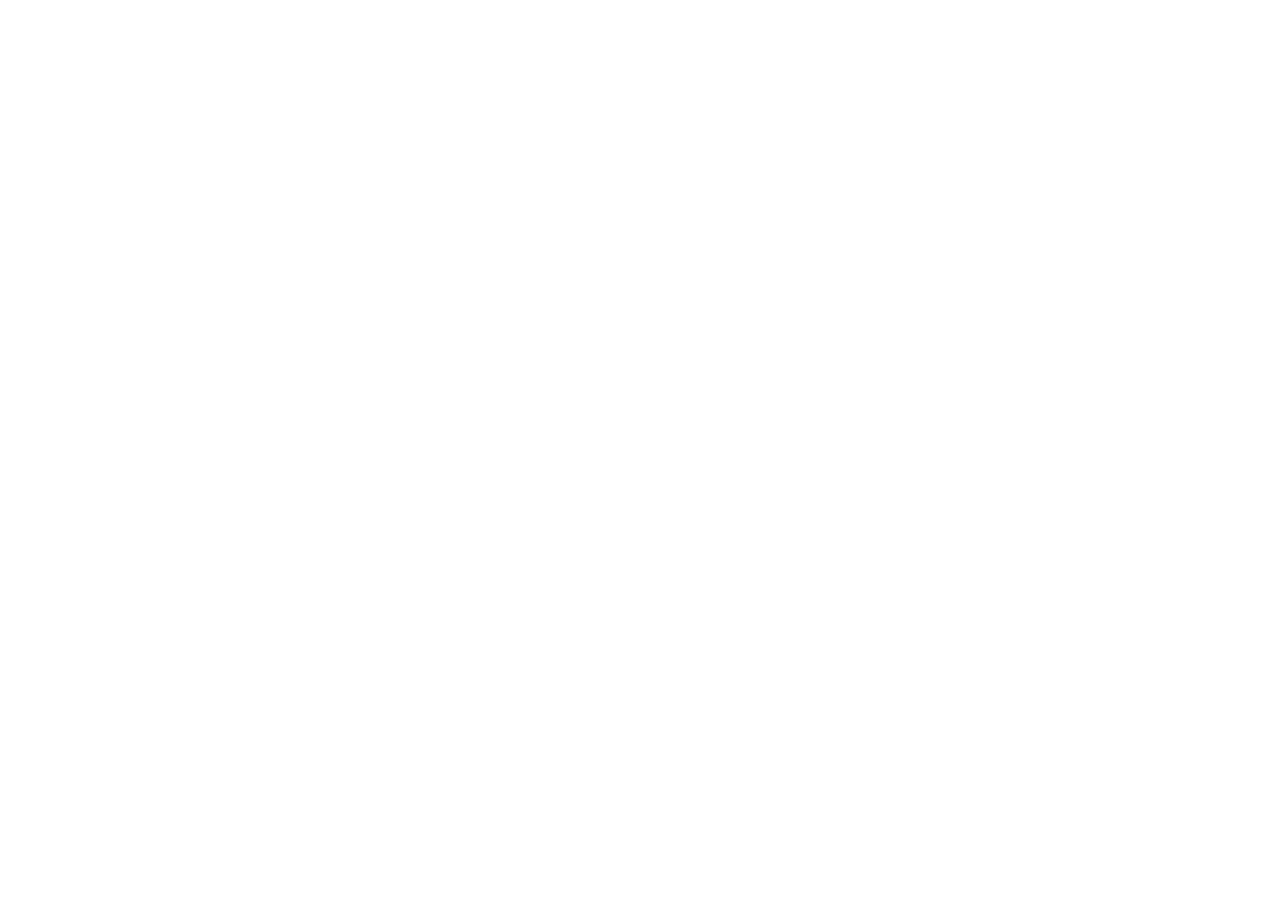
==== Personal Portfolio Webpage (ex. №5)/index.html @ afa3b5e4 "Starting proj #5" ====
<!DOCTYPE html>
<html lang="en">
<head>
  <meta charset="UTF-8">
  <meta http-equiv="X-UA-Compatible" content="IE=edge">
  <meta name="viewport" content="width=device-width, initial-scale=1.0">
  <link rel="stylesheet" href="style.css">
  <title>Personal Portfolio Webpage</title>
</head>
<body>
  
</body>
</html>
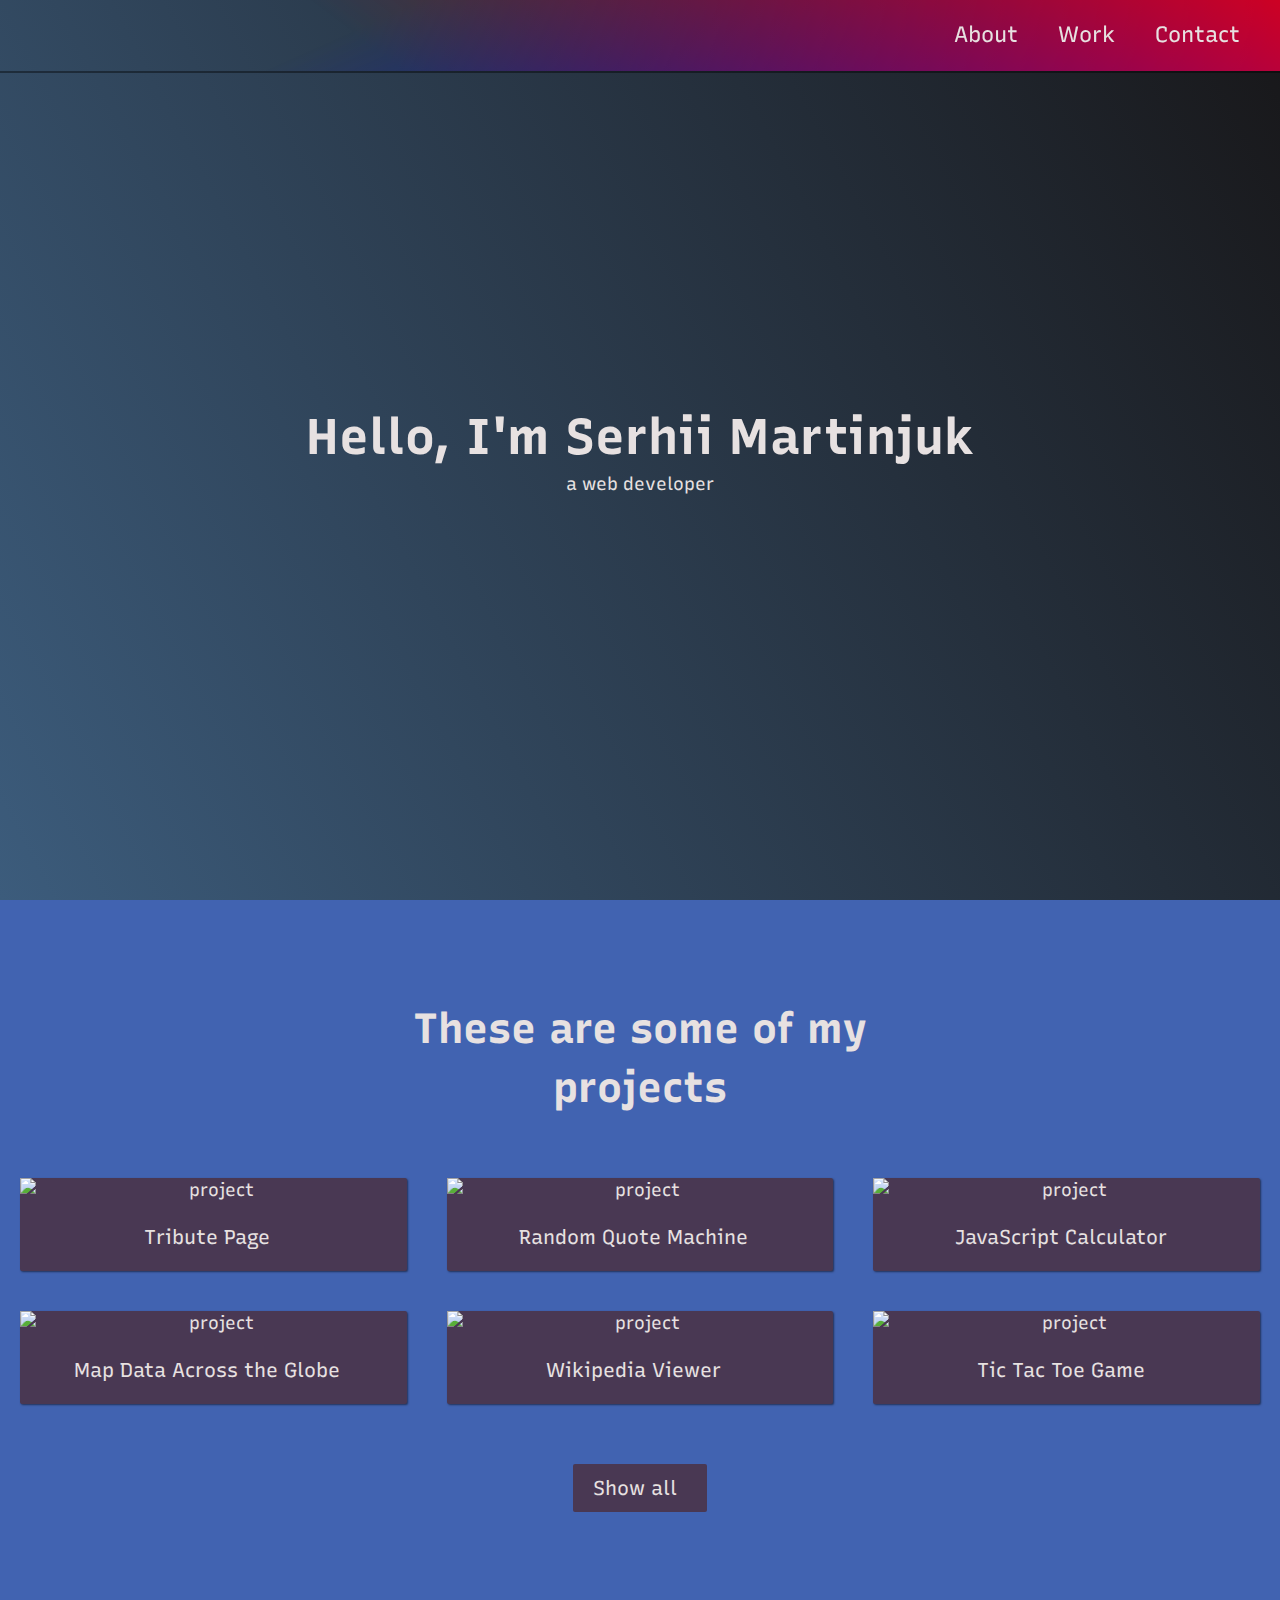
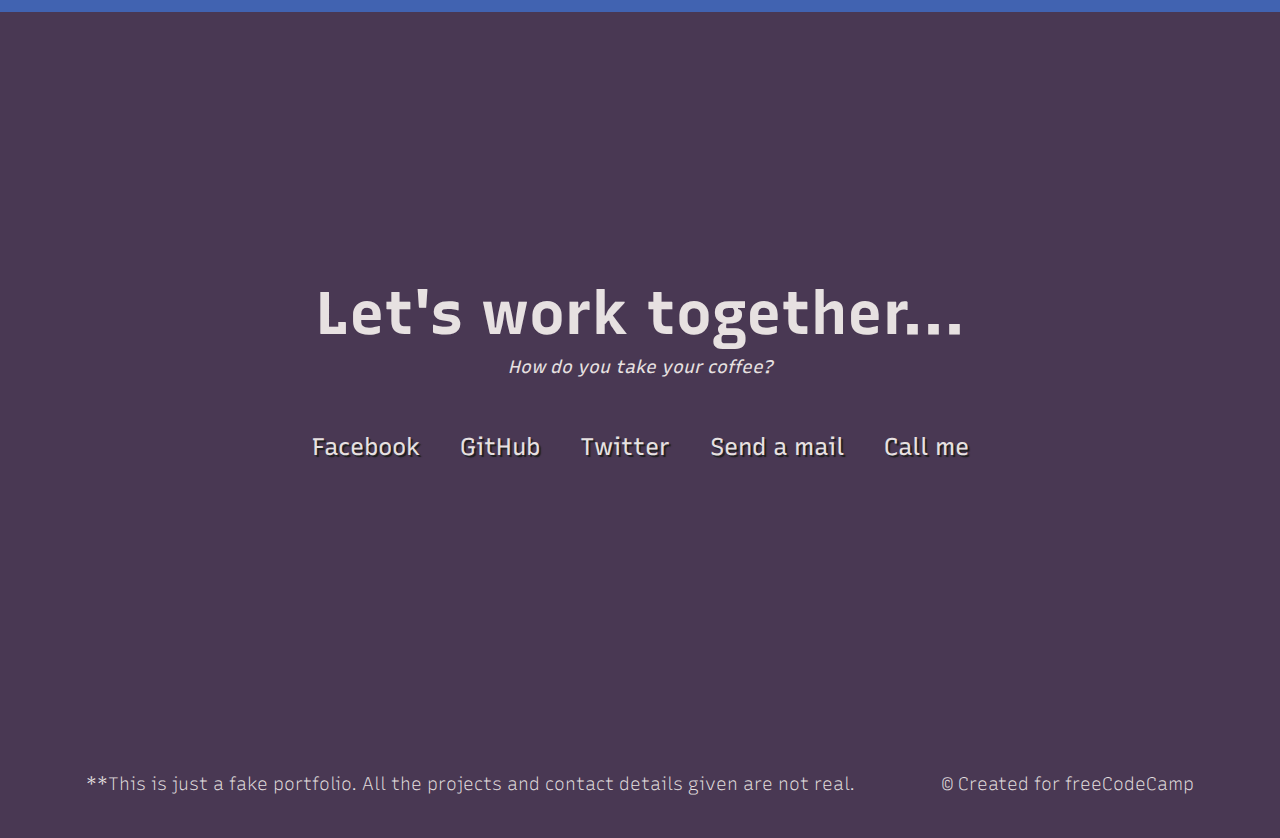
==== commit c0c748b1: "Saving progress1" ====
--- a/Personal Portfolio Webpage (ex. №5)/index.html
+++ b/Personal Portfolio Webpage (ex. №5)/index.html
@@ -8,6 +8,207 @@
   <title>Personal Portfolio Webpage</title>
 </head>
 <body>
+  <link
+  rel="stylesheet"
+  href="https://use.fontawesome.com/releases/v5.8.2/css/all.css"
+  integrity="sha384-oS3vJWv+0UjzBfQzYUhtDYW+Pj2yciDJxpsK1OYPAYjqT085Qq/1cq5FLXAZQ7Ay"
+  crossorigin="anonymous"/>
+
+<nav id="navbar" class="nav">
+  <ul class="nav-list">
+    <li>
+      <a href="#welcome-section">About</a>
+    </li>
+    <li>
+      <a href="#projects">Work</a>
+    </li>
+    <li>
+      <a href="#contact">Contact</a>
+    </li>
+  </ul>
+</nav>
+
+<section id="welcome-section" class="welcome-section">
+  <video autoplay muted loop id="myVideo">
+    <source src="https://static.videezy.com/system/resources/previews/000/008/185/original/4k0055.mp4" type="video/mp4">
+  </video>
+  <div class="hello-starter">
+  <h1>Hello, I'm Serhii Martinjuk</h1>
+  <p>a web developer</p>
+  </div>
+</section>
+
+<!-- END WELCOME SECTION -->
+
+<!-- START PROJECTS SECTION -->
+
+<section id="projects" class="projects-section">
+  <h2 class="projects-section-header">These are some of my projects</h2>
+
+  <div class="projects-grid">
+    <a
+      href="https://codepen.io/freeCodeCamp/full/zNqgVx"
+      target="_blank"
+      class="project project-tile"
+    >
+      <img
+        class="project-image"
+        src="https://raw.githubusercontent.com/freeCodeCamp/cdn/master/build/testable-projects-fcc/images/tribute.jpg"
+        alt="project"
+      />
+      <p class="project-title">
+        <span class="code">&lt;</span>
+        Tribute Page
+        <span class="code">&#47;&gt;</span>
+      </p>
+    </a>
+    <a
+      href="https://codepen.io/freeCodeCamp/full/qRZeGZ"
+      target="_blank"
+      class="project project-tile"
+    >
+      <img
+        class="project-image"
+        src="https://raw.githubusercontent.com/freeCodeCamp/cdn/master/build/testable-projects-fcc/images/random-quote-machine.png"
+        alt="project"
+      />
+      <p class="project-title">
+        <span class="code">&lt;</span>
+        Random Quote Machine
+        <span class="code">&#47;&gt;</span>
+      </p>
+    </a>
+    <a
+      href="https://codepen.io/freeCodeCamp/full/wgGVVX"
+      target="_blank"
+      class="project project-tile"
+    >
+      <img
+        class="project-image"
+        src="https://raw.githubusercontent.com/freeCodeCamp/cdn/master/build/testable-projects-fcc/images/calc.png"
+        alt="project"
+      />
+      <p class="project-title">
+        <span class="code">&lt;</span>
+        JavaScript Calculator
+        <span class="code">&#47;&gt;</span>
+      </p>
+    </a>
+    <a
+      href="https://codepen.io/freeCodeCamp/full/mVEJag"
+      target="_blank"
+      class="project project-tile"
+    >
+      <img
+        class="project-image"
+        src="https://raw.githubusercontent.com/freeCodeCamp/cdn/master/build/testable-projects-fcc/images/map.jpg"
+        alt="project"
+      />
+      <p class="project-title">
+        <span class="code">&lt;</span>
+        Map Data Across the Globe
+        <span class="code">&#47;&gt;</span>
+      </p>
+    </a>
+    <a
+      href="https://codepen.io/freeCodeCamp/full/wGqEga"
+      target="_blank"
+      class="project project-tile"
+    >
+      <img
+        class="project-image"
+        src="https://raw.githubusercontent.com/freeCodeCamp/cdn/master/build/testable-projects-fcc/images/wiki.png"
+        alt="project"
+      />
+      <p class="project-title">
+        <span class="code">&lt;</span>
+        Wikipedia Viewer
+        <span class="code">&#47;&gt;</span>
+      </p>
+    </a>
+    <a
+      href="https://codepen.io/freeCodeCamp/full/KzXQgy"
+      target="_blank"
+      class="project project-tile"
+    >
+      <img
+        class="project-image"
+        src="https://raw.githubusercontent.com/freeCodeCamp/cdn/master/build/testable-projects-fcc/images/tic-tac-toe.png"
+        alt="project"
+      />
+      <p class="project-title">
+        <span class="code">&lt;</span>
+        Tic Tac Toe Game
+        <span class="code">&#47;&gt;</span>
+      </p>
+    </a>
+  </div>
+
+  <a
+    href="https://codepen.io/FreeCodeCamp/"
+    class="btn btn-show-all"
+    target="_blank"
+    >Show all<i class="fas fa-chevron-right"></i
+  ></a>
+</section>
+
+<!-- END PROJECTS SECTION -->
+
+<!-- START CONTACT SECTION -->
+
+<section id="contact" class="contact-section">
+  <div class="contact-section-header">
+    <h2>Let's work together...</h2>
+    <p>How do you take your coffee?</p>
+  </div>
+  <div class="contact-links">
+    <a
+      href="https://facebook.com/freecodecamp"
+      target="_blank"
+      class="btn contact-details"
+      ><i class="fab fa-facebook-square"></i> Facebook</a
+    >
+    <a
+      id="profile-link"
+      href="https://github.com/freecodecamp"
+      target="_blank"
+      class="btn contact-details"
+      ><i class="fab fa-github"></i> GitHub</a
+    >
+    <a
+      href="https://twitter.com/freecodecamp"
+      target="_blank"
+      class="btn contact-details"
+      ><i class="fab fa-twitter"></i> Twitter</a
+    >
+    <a href="mailto:example@example.com" class="btn contact-details"
+      ><i class="fas fa-at"></i> Send a mail</a
+    >
+    <a href="tel:555-555-5555" class="btn contact-details"
+      ><i class="fas fa-mobile-alt"></i> Call me</a
+    >
+  </div>
+</section>
+
+<!-- END CONTACT SECTION -->
+
+<!-- START FOOTER SECTION -->
+
+<footer>
+  <p>
+    **This is just a fake portfolio. All the projects and contact details given
+    are not real.
+  </p>
+  <p>
+    &copy; Created for
+    <a href="https://www.freecodecamp.com/" target="_blank"
+      >freeCodeCamp <i class="fab fa-free-code-camp"></i
+    ></a>
+  </p>
+</footer>
+
+<!-- END FOOTER SECTION -->
+
   
 </body>
 </html>--- a/Personal Portfolio Webpage (ex. №5)/style.css
+++ b/Personal Portfolio Webpage (ex. №5)/style.css
@@ -0,0 +1,329 @@
+@import url('https://fonts.googleapis.com/css2?family=Recursive:wght@500;700&display=swap');
+:root {
+  --main: #e7e1e1;
+  --blue: #4163b1;
+  --gray: #493853;
+}
+
+/* Base reset */
+* {
+  margin: 0;
+  padding: 0;
+}
+
+/* box-sizing and font sizing */
+*,
+*::before,
+*::after {
+  box-sizing: inherit;
+}
+
+html {
+  box-sizing: border-box;
+
+  /* Set font size for easy rem calculations
+   * default document font size = 16px, 1rem = 16px, 100% = 16px
+   * (100% / 16px) * 10 = 62.5%, 1rem = 10px, 62.5% = 10px
+  */
+  font-size: 62.5%;
+  scroll-behavior: smooth;
+}
+
+#myVideo {
+  position: relative;
+  right: 0;
+  bottom: 0;
+  width: 100%;
+  height: auto;
+  z-index:0;
+}
+
+/* 1200px / 16px = 75em */
+@media (max-width: 75em) {
+  html {
+    font-size: 60%;
+  }
+}
+
+/* 980px / 16px = 61.25em */
+@media (max-width: 61.25em) {
+  html {
+    font-size: 58%;
+  }
+}
+
+/* 460px / 16px = 28.75em */
+@media (max-width: 28.75em) {
+  html {
+    font-size: 55%;
+  }
+}
+
+body {
+  font-family: 'Recursive', sans-serif;
+  font-size: 1.8rem; 
+  font-weight: 400;
+  line-height: 1.4;
+  color: var(--main);
+}
+
+h1,
+h2 {
+  font-weight: 700;
+  text-align: center;
+}
+
+h1 {
+  font-size: 5rem;
+}
+
+h2 {
+  font-size: 4.2rem;
+}
+
+ul {
+  list-style: none;
+}
+
+a {
+  text-decoration: none;
+  color: var(--main-white);
+}
+
+img {
+  display: block;
+  width: 100%;
+}
+
+/* nav */
+
+.nav {
+  display: flex;
+  justify-content: flex-end;
+  position: fixed;
+  top: 0;
+  left: 0;
+  width: 100%;
+  background: linear-gradient(217deg, rgba(255,0,0,.8), rgba(255,0,0,0) 70.71%),
+              linear-gradient(336deg, rgba(0,0,255,.8), rgba(0,0,255,0) 70.71%);
+       
+  box-shadow: 0 2px 0 rgba(0, 0, 0, 0.4);
+  z-index: 10;
+}
+
+.nav-list {
+  display: flex;
+  margin-right: 2rem;
+}
+
+@media (max-width: 28.75em) {
+  .nav {
+    justify-content: center;
+  }
+
+  .nav-list {
+    margin: 0 1rem;
+  }
+}
+
+.nav-list a {
+  display: block;
+  font-size: 2.2rem;
+  padding: 2rem;
+}
+
+.nav-list a:hover {
+  background: var(--blue);
+}
+
+/* Welcome section */
+
+.welcome-section {
+  position: relative;
+  display: flex;
+  flex-direction: column;
+  justify-content: center;
+  align-items: center;
+  width: 100%;
+  height: 100vh;
+  background-color: #000;
+  background-image: linear-gradient(62deg, #3c5c7c 0%, #181719 100%);
+}
+.hello-starter {
+  position:absolute;
+  z-index:1;
+  text-align: center;
+}
+
+.welcome-section > p {
+  font-size: 3rem;
+  font-weight: 200;
+  font-style: italic;
+  color: var(--main-red);
+}
+
+/* Projects section */
+
+.projects-section {
+  text-align: center;
+  padding: 10rem 2rem;
+  background: var(--blue);
+}
+
+.projects-section-header {
+  max-width: 640px;
+  margin: 0 auto 6rem auto;
+  border-bottom: 0.2rem solid var(--main-white);
+}
+
+@media (max-width: 28.75em) {
+  .projects-section-header {
+    font-size: 4rem;
+  }
+}
+
+/* "Automagic" image grid using no media queries */
+.projects-grid {
+  display: grid;
+  grid-template-columns: repeat(auto-fit, minmax(320px, 1fr));
+  grid-gap: 4rem;
+  width: 100%;
+  max-width: 1280px;
+  margin: 0 auto;
+  margin-bottom: 6rem;
+}
+
+@media (max-width: 30.625em) {
+  .projects-section {
+    padding: 6rem 1rem;
+  }
+
+  .projects-grid {
+    grid-template-columns: 1fr;
+  }
+}
+
+.project {
+  background: var(--gray);
+  box-shadow: 1px 1px 2px rgba(0, 0, 0, 0.5);
+  border-radius: 2px;
+}
+
+.code {
+  color: var(--gray);
+  transition: color 0.3s ease-out;
+}
+
+.project:hover .code {
+  color: #412a22;
+}
+
+.project-image {
+  height: calc(100% - 6.8rem);
+  width: 100%;
+  object-fit: cover;
+}
+
+.project-title {
+  font-size: 2rem;
+  padding: 2rem 0.5rem;
+}
+
+.btn {
+  display: inline-block;
+  padding: 1rem 2rem;
+  border-radius: 2px;
+}
+
+.btn-show-all {
+  font-size: 2rem;
+  background: var(--gray);
+  transition: background 0.3s ease-out;
+}
+
+.btn-show-all:hover {
+  background: var(--main-red);
+}
+
+.btn-show-all:hover > i {
+  transform: translateX(2px);
+}
+
+.btn-show-all > i {
+  margin-left: 10px;
+  transform: translateX(0);
+  transition: transform 0.3s ease-out;
+}
+
+/* Contact section */
+
+.contact-section {
+  display: flex;
+  flex-direction: column;
+  justify-content: center;
+  align-items: center;
+  text-align: center;
+  width: 100%;
+  height: 80vh;
+  padding: 0 2rem;
+  background: var(--gray);
+}
+
+.contact-section-header > h2 {
+  font-size: 6rem;
+}
+
+@media (max-width: 28.75em) {
+  .contact-section-header > h2 {
+    font-size: 4rem;
+  }
+}
+
+.contact-section-header > p {
+  font-style: italic;
+}
+
+.contact-links {
+  display: flex;
+  justify-content: center;
+  width: 100%;
+  max-width: 980px;
+  margin-top: 4rem;
+  flex-wrap: wrap;
+}
+
+.contact-details {
+  font-size: 2.4rem;
+  text-shadow: 2px 2px 1px #1f1f1f;
+  transition: transform 0.3s ease-out;
+}
+
+.contact-details:hover {
+  transform: translateY(8px);
+}
+
+/* Footer */
+
+footer {
+  font-weight: 300;
+  display: flex;
+  justify-content: space-evenly;
+  padding: 2rem;
+  background: var(--gray);
+  border-top: 4px solid var(--main-red);
+}
+
+footer > p {
+  margin: 2rem;
+}
+
+footer i {
+  vertical-align: middle;
+}
+
+@media (max-width: 28.75em) {
+  footer {
+    flex-direction: column;
+    text-align: center;
+  }
+}
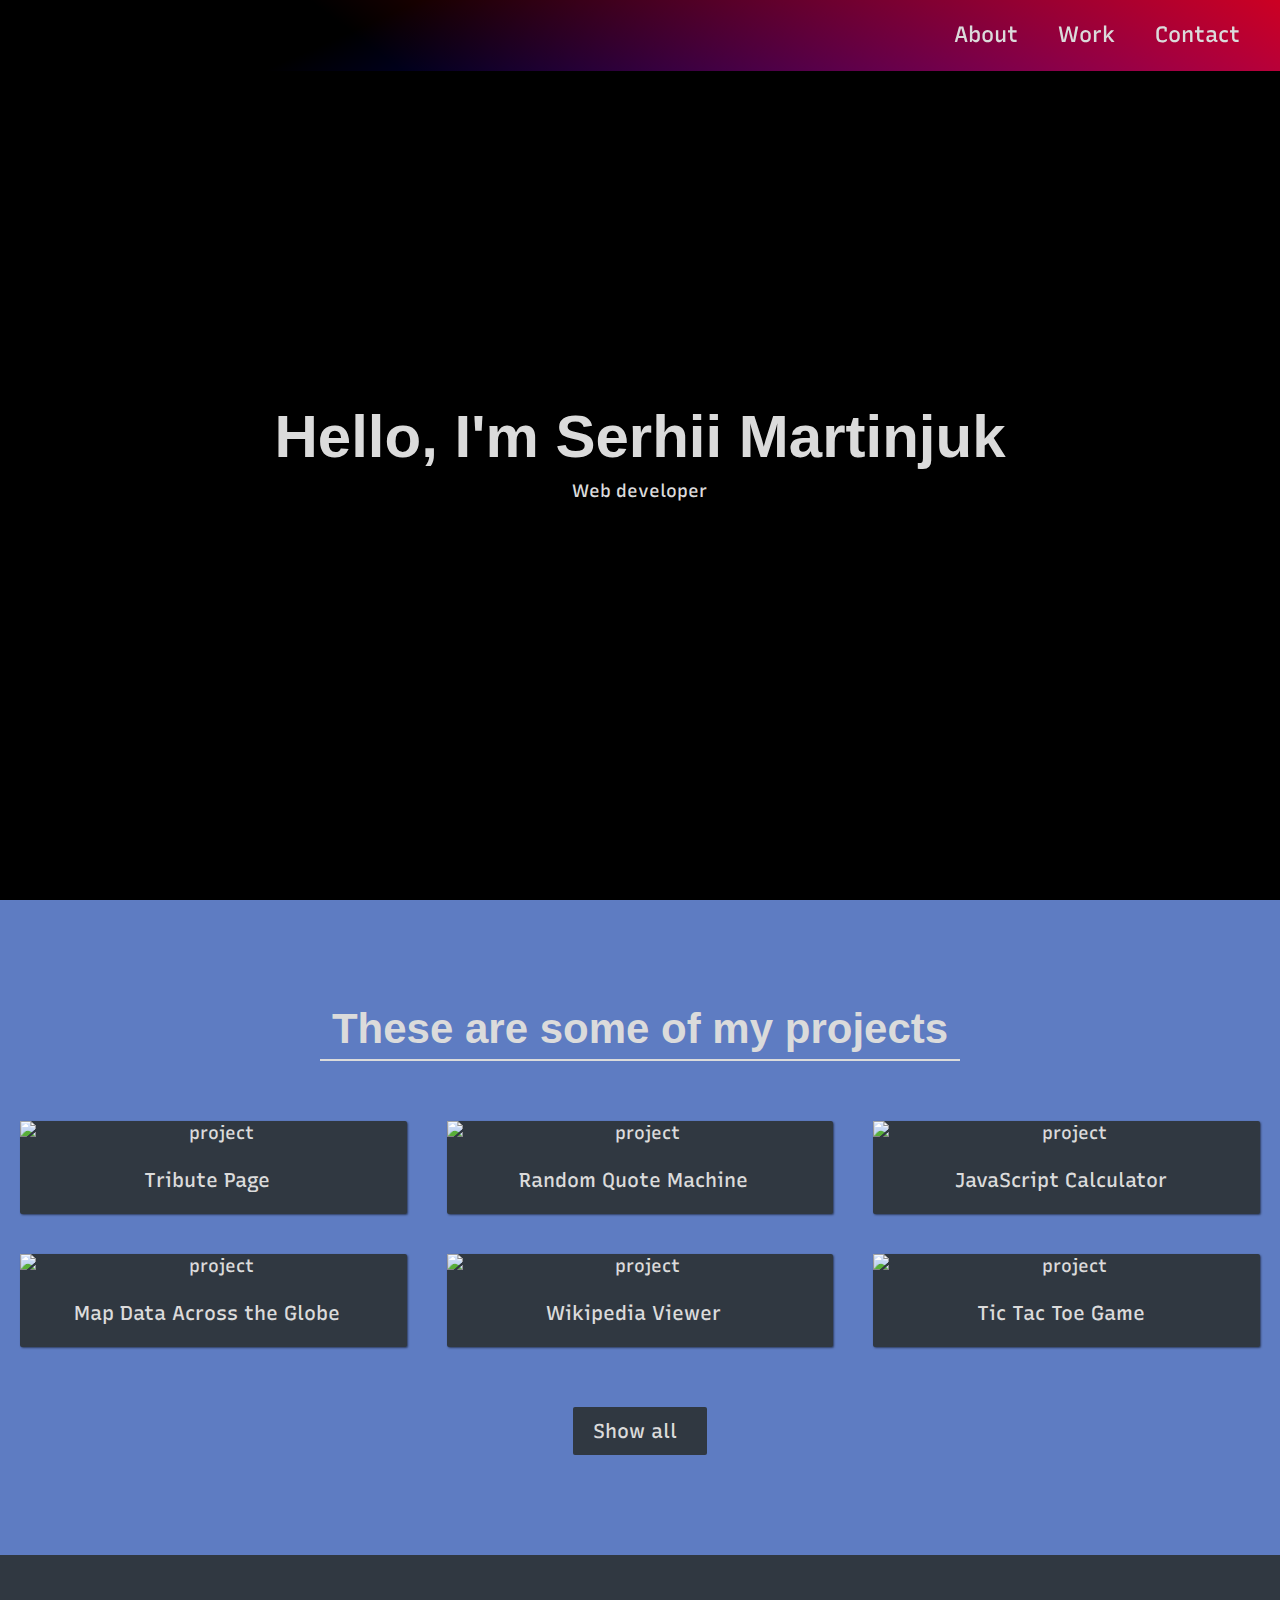
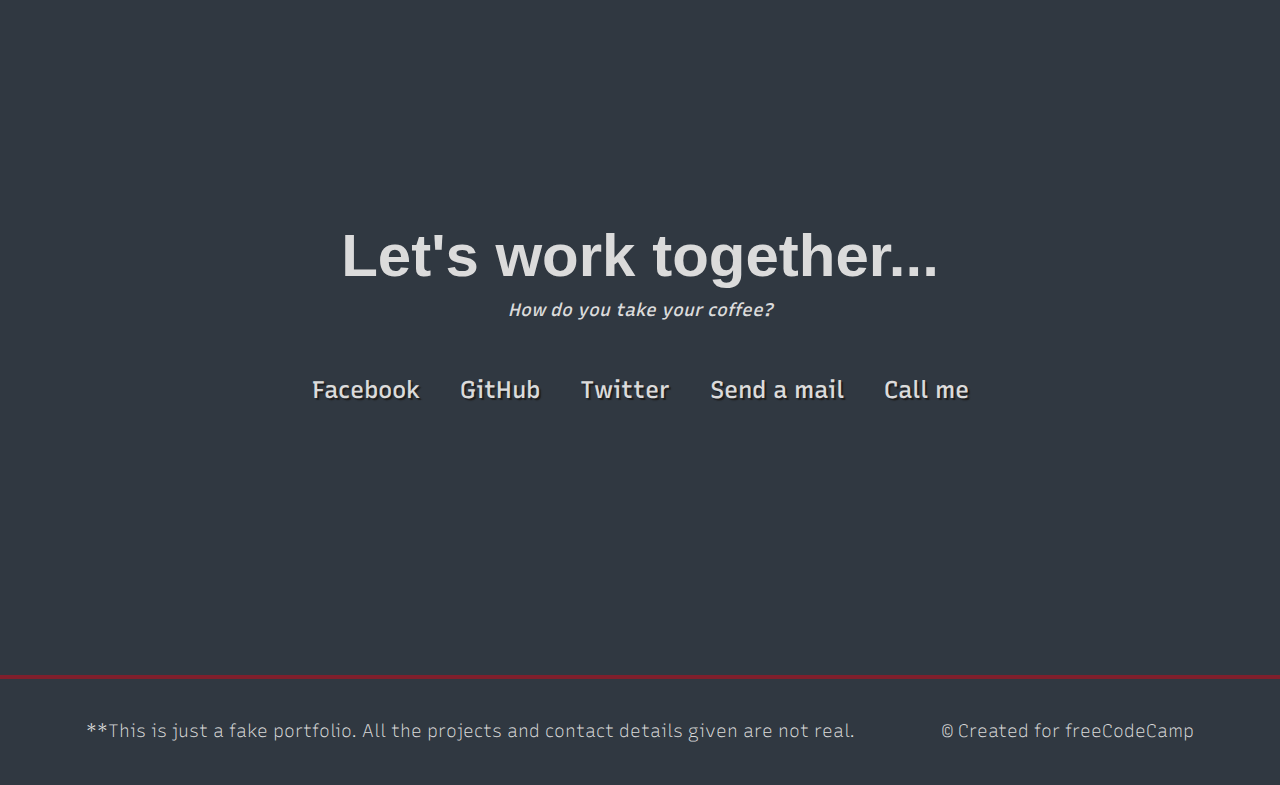
==== commit a453cc1e: "Saving progress" ====
--- a/Personal Portfolio Webpage (ex. №5)/index.html
+++ b/Personal Portfolio Webpage (ex. №5)/index.html
@@ -34,7 +34,7 @@
   </video>
   <div class="hello-starter">
   <h1>Hello, I'm Serhii Martinjuk</h1>
-  <p>a web developer</p>
+  <p>Web developer</p>
   </div>
 </section>
 
--- a/Personal Portfolio Webpage (ex. №5)/style.css
+++ b/Personal Portfolio Webpage (ex. №5)/style.css
@@ -1,8 +1,9 @@
 @import url('https://fonts.googleapis.com/css2?family=Recursive:wght@500;700&display=swap');
 :root {
-  --main: #e7e1e1;
-  --blue: #4163b1;
-  --gray: #493853;
+  --main: #dbdbdb;
+  --red: #801f2c;
+  --blue: #5e7cc2;
+  --main-gray: #303841;
 }
 
 /* Base reset */
@@ -29,14 +30,20 @@
   scroll-behavior: smooth;
 }
 
-#myVideo {
-  position: relative;
-  right: 0;
-  bottom: 0;
-  width: 100%;
-  height: auto;
-  z-index:0;
-}
+/* A few media query to set some font sizes at different screen sizes.
+ * This helps automate a bit of responsiveness.
+ * The trick is to use the rem unit for size values, margin and padding.
+ * Because rem is relative to the document font size
+ * when we scale up or down the font size on the document
+ * it will affect all properties using rem units for the values.
+*/
+
+/* I am using the em unit for breakpoints
+ * The calculation is the following
+ * screen size divided by browser base font size
+ * As an example: a breakpoint at 980px
+ * 980px / 16px = 61.25em
+*/
 
 /* 1200px / 16px = 75em */
 @media (max-width: 75em) {
@@ -59,22 +66,25 @@
   }
 }
 
+/* Base styles */
+
 body {
   font-family: 'Recursive', sans-serif;
-  font-size: 1.8rem; 
-  font-weight: 400;
+  font-size: 1.8rem; /* 18px */
+  font-weight: 500;
   line-height: 1.4;
   color: var(--main);
 }
 
 h1,
 h2 {
+  font-family: 'Raleway', sans-serif;
   font-weight: 700;
   text-align: center;
 }
 
 h1 {
-  font-size: 5rem;
+  font-size: 6rem;
 }
 
 h2 {
@@ -87,7 +97,7 @@
 
 a {
   text-decoration: none;
-  color: var(--main-white);
+  color: var(--main);
 }
 
 img {
@@ -108,7 +118,7 @@
               linear-gradient(336deg, rgba(0,0,255,.8), rgba(0,0,255,0) 70.71%);
        
   box-shadow: 0 2px 0 rgba(0, 0, 0, 0.4);
-  z-index: 10;
+  z-index: 5;
 }
 
 .nav-list {
@@ -139,27 +149,51 @@
 /* Welcome section */
 
 .welcome-section {
+  display: flex;
   position: relative;
-  display: flex;
   flex-direction: column;
   justify-content: center;
   align-items: center;
   width: 100%;
   height: 100vh;
   background-color: #000;
-  background-image: linear-gradient(62deg, #3c5c7c 0%, #181719 100%);
-}
-.hello-starter {
-  position:absolute;
-  z-index:1;
-  text-align: center;
 }
 
 .welcome-section > p {
   font-size: 3rem;
   font-weight: 200;
   font-style: italic;
-  color: var(--main-red);
+  color: var(--red);
+}
+
+.hello-starter {
+  text-align: center;
+  z-index: 2;
+ }
+
+ #myVideo {
+   position: absolute;
+   /* height: 100%;
+   width: auto; */
+   z-index: 0;
+   /* display: block; */
+   margin: 0rem auto;
+   box-sizing: content-box;
+ }
+
+ @media (min-aspect-ratio: 16/9) {
+  #myVideo {
+    height: auto;
+    width: 100%;
+    bottom: 0;
+  }
+}
+@media (max-aspect-ratio: 16/9) {
+  #myVideo {
+    width: auto;
+    height: 100%;
+
+  }
 }
 
 /* Projects section */
@@ -173,7 +207,7 @@
 .projects-section-header {
   max-width: 640px;
   margin: 0 auto 6rem auto;
-  border-bottom: 0.2rem solid var(--main-white);
+  border-bottom: 0.2rem solid var(--main);
 }
 
 @media (max-width: 28.75em) {
@@ -204,18 +238,18 @@
 }
 
 .project {
-  background: var(--gray);
+  background: var(--main-gray);
   box-shadow: 1px 1px 2px rgba(0, 0, 0, 0.5);
   border-radius: 2px;
 }
 
 .code {
-  color: var(--gray);
+  color: var(--main-gray);
   transition: color 0.3s ease-out;
 }
 
 .project:hover .code {
-  color: #412a22;
+  color: #ff7f50;
 }
 
 .project-image {
@@ -237,12 +271,12 @@
 
 .btn-show-all {
   font-size: 2rem;
-  background: var(--gray);
+  background: var(--main-gray);
   transition: background 0.3s ease-out;
 }
 
 .btn-show-all:hover {
-  background: var(--main-red);
+  background: var(--red);
 }
 
 .btn-show-all:hover > i {
@@ -266,7 +300,7 @@
   width: 100%;
   height: 80vh;
   padding: 0 2rem;
-  background: var(--gray);
+  background: var(--main-gray);
 }
 
 .contact-section-header > h2 {
@@ -309,8 +343,8 @@
   display: flex;
   justify-content: space-evenly;
   padding: 2rem;
-  background: var(--gray);
-  border-top: 4px solid var(--main-red);
+  background: var(--main-gray);
+  border-top: 4px solid var(--red);
 }
 
 footer > p {
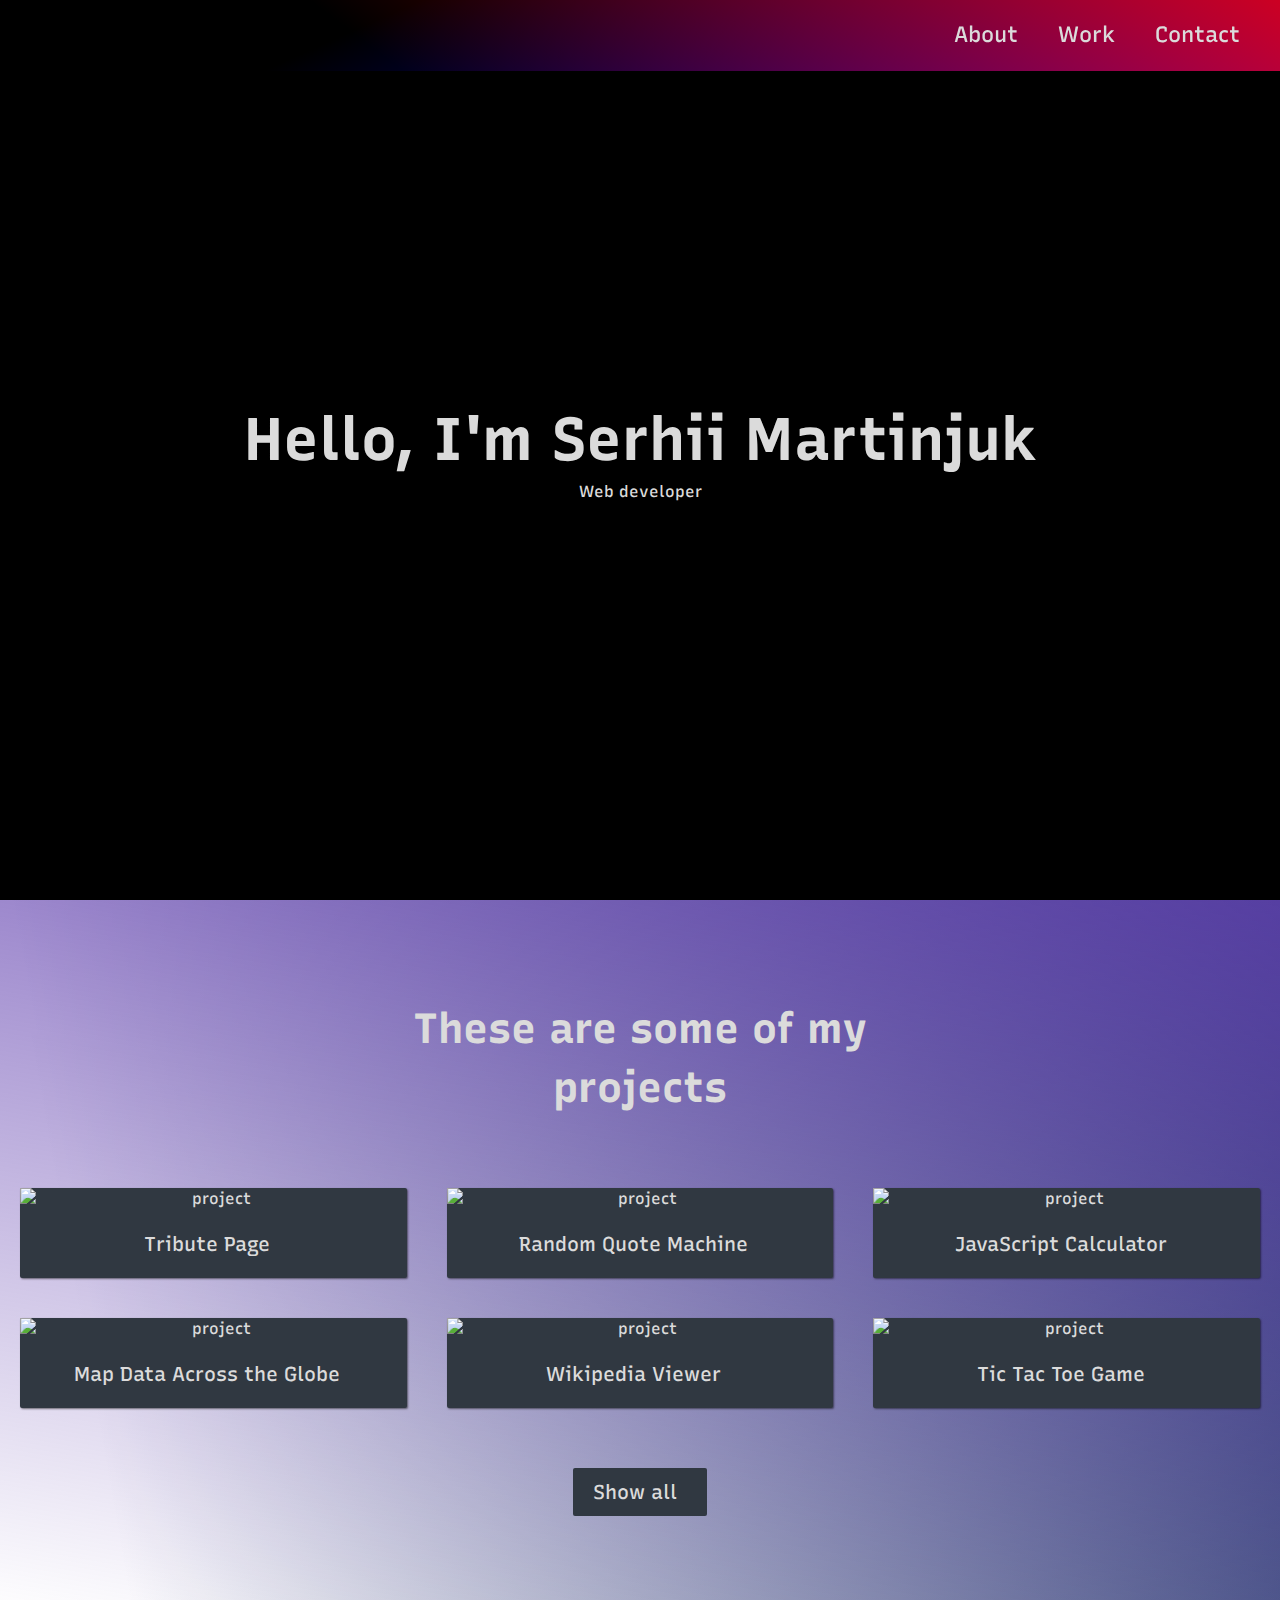
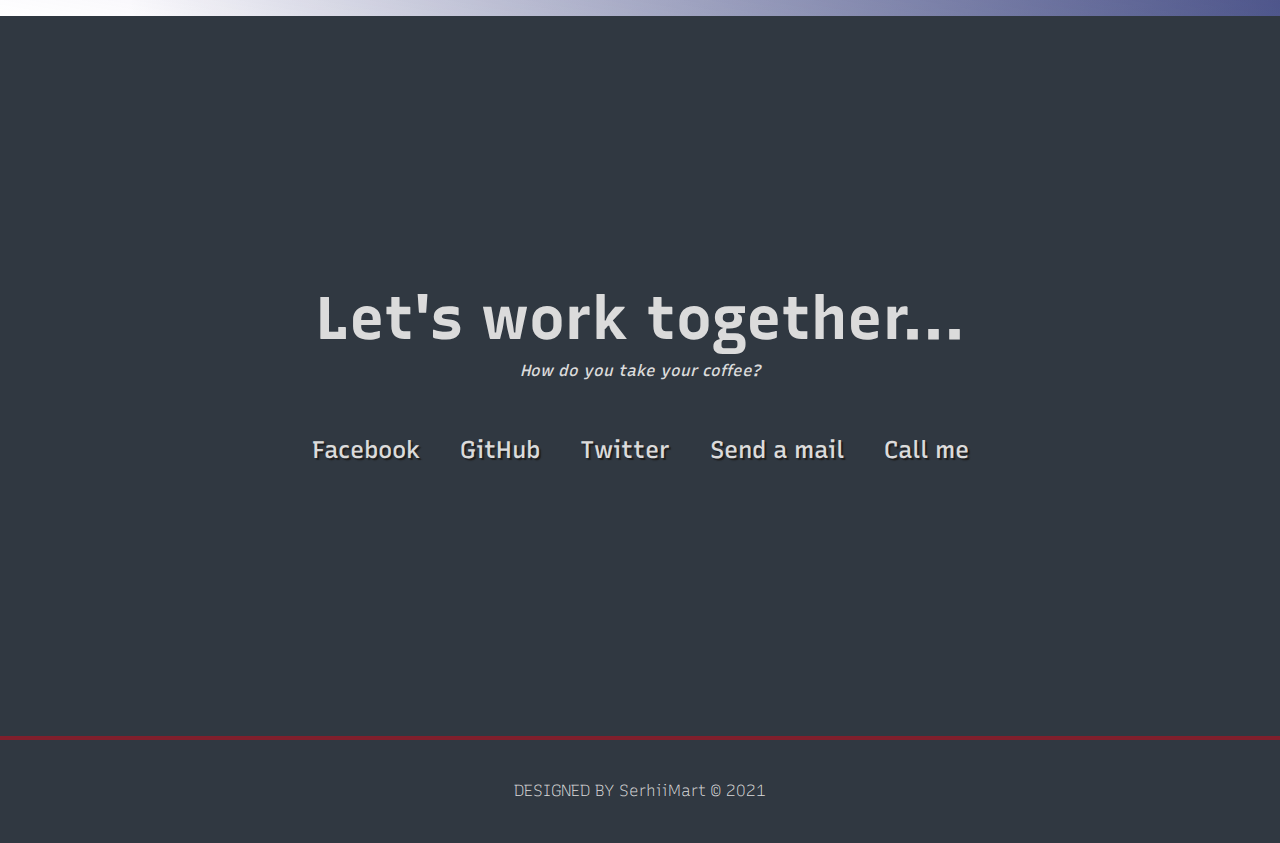
==== commit c48f11db: "Figured out the header" ====
--- a/Personal Portfolio Webpage (ex. №5)/index.html
+++ b/Personal Portfolio Webpage (ex. №5)/index.html
@@ -196,14 +196,9 @@
 
 <footer>
   <p>
-    **This is just a fake portfolio. All the projects and contact details given
-    are not real.
-  </p>
-  <p>
-    &copy; Created for
-    <a href="https://www.freecodecamp.com/" target="_blank"
-      >freeCodeCamp <i class="fab fa-free-code-camp"></i
-    ></a>
+    DESIGNED BY
+    SerhiiMart
+    <span>&#169;</span> 2021
   </p>
 </footer>
 
--- a/Personal Portfolio Webpage (ex. №5)/style.css
+++ b/Personal Portfolio Webpage (ex. №5)/style.css
@@ -2,8 +2,9 @@
 :root {
   --main: #dbdbdb;
   --red: #801f2c;
-  --blue: #5e7cc2;
-  --main-gray: #303841;
+  --blue: linear-gradient(190deg, rgba(94, 60, 173, 0.8), rgba(255,0,0,0)),
+  linear-gradient(260deg, rgba(5, 30, 83, 0.8), rgba(0,0,255,0) 90.71%);
+  --gray: #303841;
 }
 
 /* Base reset */
@@ -21,31 +22,9 @@
 
 html {
   box-sizing: border-box;
-
-  /* Set font size for easy rem calculations
-   * default document font size = 16px, 1rem = 16px, 100% = 16px
-   * (100% / 16px) * 10 = 62.5%, 1rem = 10px, 62.5% = 10px
-  */
   font-size: 62.5%;
   scroll-behavior: smooth;
 }
-
-/* A few media query to set some font sizes at different screen sizes.
- * This helps automate a bit of responsiveness.
- * The trick is to use the rem unit for size values, margin and padding.
- * Because rem is relative to the document font size
- * when we scale up or down the font size on the document
- * it will affect all properties using rem units for the values.
-*/
-
-/* I am using the em unit for breakpoints
- * The calculation is the following
- * screen size divided by browser base font size
- * As an example: a breakpoint at 980px
- * 980px / 16px = 61.25em
-*/
-
-/* 1200px / 16px = 75em */
 @media (max-width: 75em) {
   html {
     font-size: 60%;
@@ -70,7 +49,7 @@
 
 body {
   font-family: 'Recursive', sans-serif;
-  font-size: 1.8rem; /* 18px */
+  font-size: 1.6rem;
   font-weight: 500;
   line-height: 1.4;
   color: var(--main);
@@ -78,7 +57,6 @@
 
 h1,
 h2 {
-  font-family: 'Raleway', sans-serif;
   font-weight: 700;
   text-align: center;
 }
@@ -140,10 +118,12 @@
   display: block;
   font-size: 2.2rem;
   padding: 2rem;
+  transition: all 0.6s ease-in-out;
 }
 
 .nav-list a:hover {
   background: var(--blue);
+  color: #1f1f1f;
 }
 
 /* Welcome section */
@@ -207,7 +187,12 @@
 .projects-section-header {
   max-width: 640px;
   margin: 0 auto 6rem auto;
-  border-bottom: 0.2rem solid var(--main);
+  padding-bottom: 1rem;
+  transition: 0.4s ease-in;
+}
+
+.projects-section-header:hover {
+  color: rgb(240, 236, 222);
 }
 
 @media (max-width: 28.75em) {
@@ -238,18 +223,18 @@
 }
 
 .project {
-  background: var(--main-gray);
+  background: var(--gray);
   box-shadow: 1px 1px 2px rgba(0, 0, 0, 0.5);
   border-radius: 2px;
 }
 
 .code {
-  color: var(--main-gray);
+  color: var(--gray);
   transition: color 0.3s ease-out;
 }
 
 .project:hover .code {
-  color: #ff7f50;
+  color: #e66637;
 }
 
 .project-image {
@@ -271,12 +256,12 @@
 
 .btn-show-all {
   font-size: 2rem;
-  background: var(--main-gray);
+  background: var(--gray);
   transition: background 0.3s ease-out;
 }
 
 .btn-show-all:hover {
-  background: var(--red);
+  background: brown;
 }
 
 .btn-show-all:hover > i {
@@ -300,7 +285,7 @@
   width: 100%;
   height: 80vh;
   padding: 0 2rem;
-  background: var(--main-gray);
+  background: var(--gray);
 }
 
 .contact-section-header > h2 {
@@ -343,7 +328,7 @@
   display: flex;
   justify-content: space-evenly;
   padding: 2rem;
-  background: var(--main-gray);
+  background: var(--gray);
   border-top: 4px solid var(--red);
 }
 
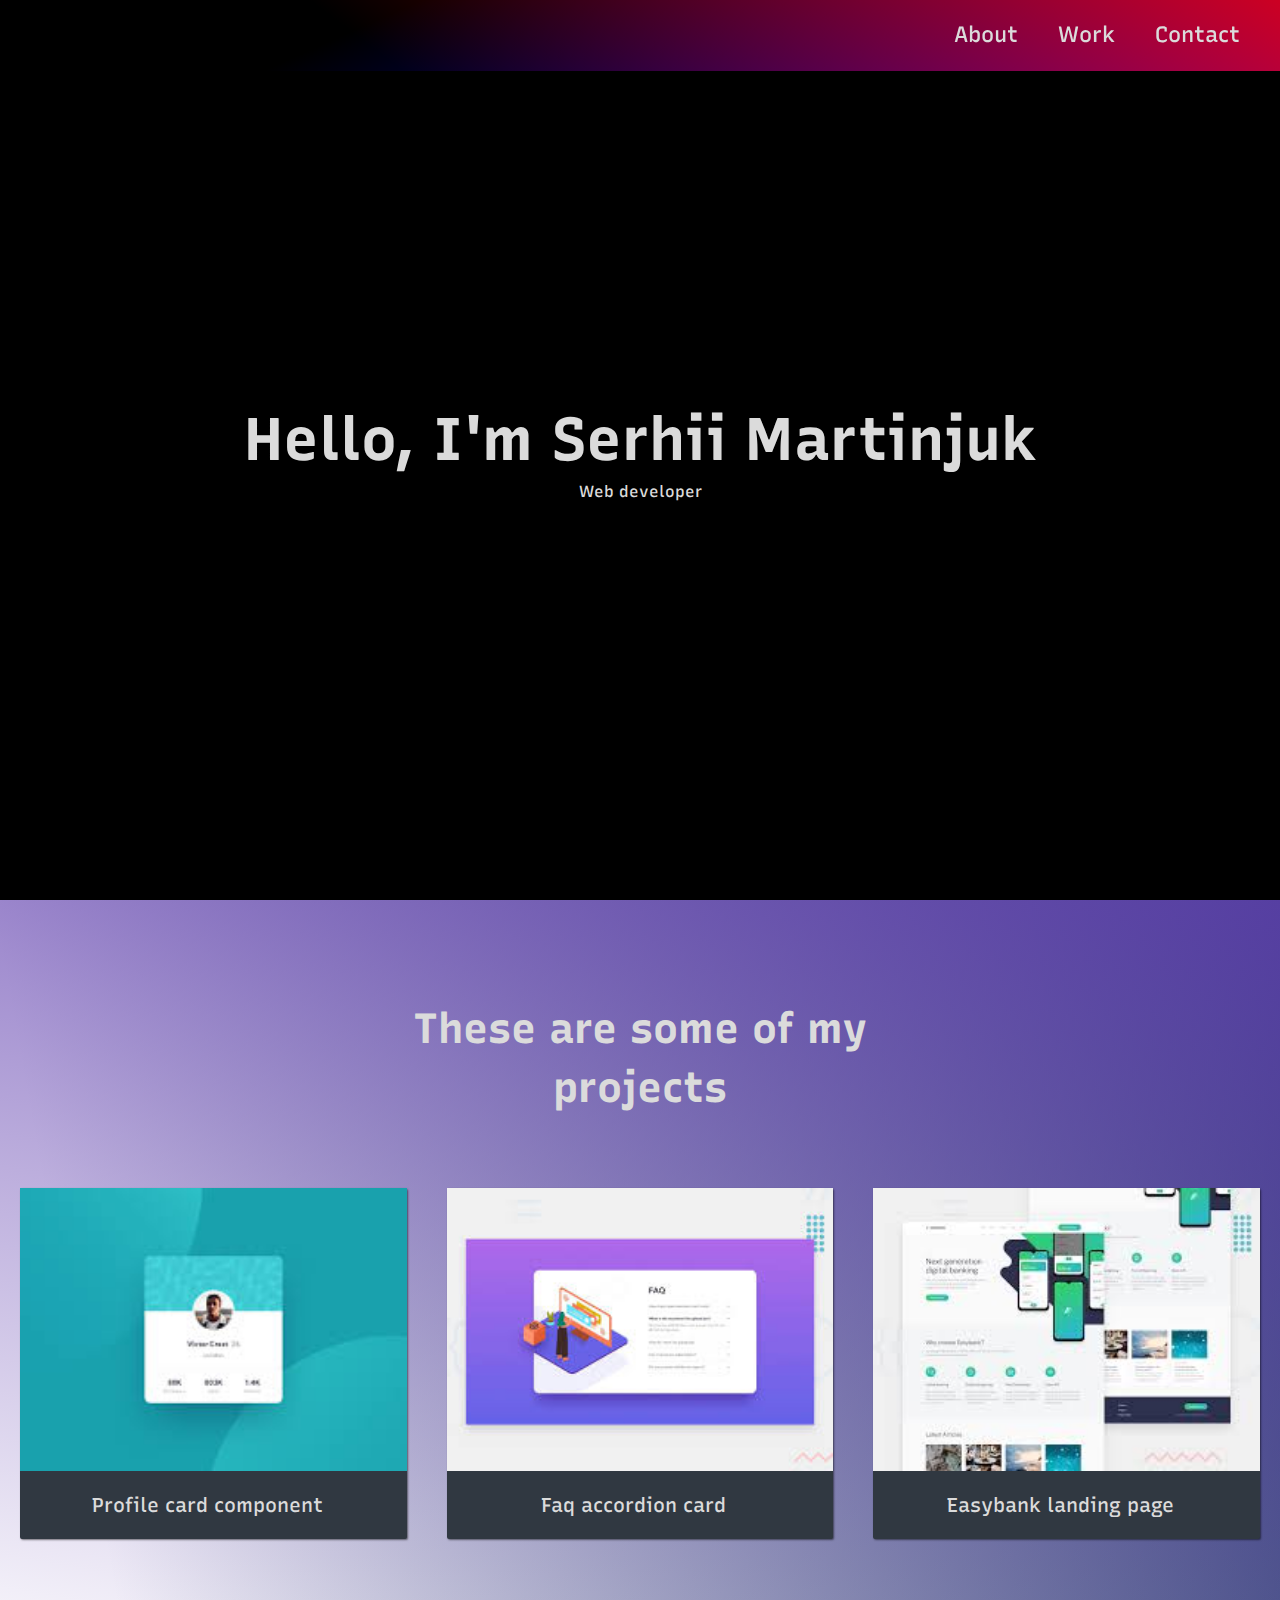
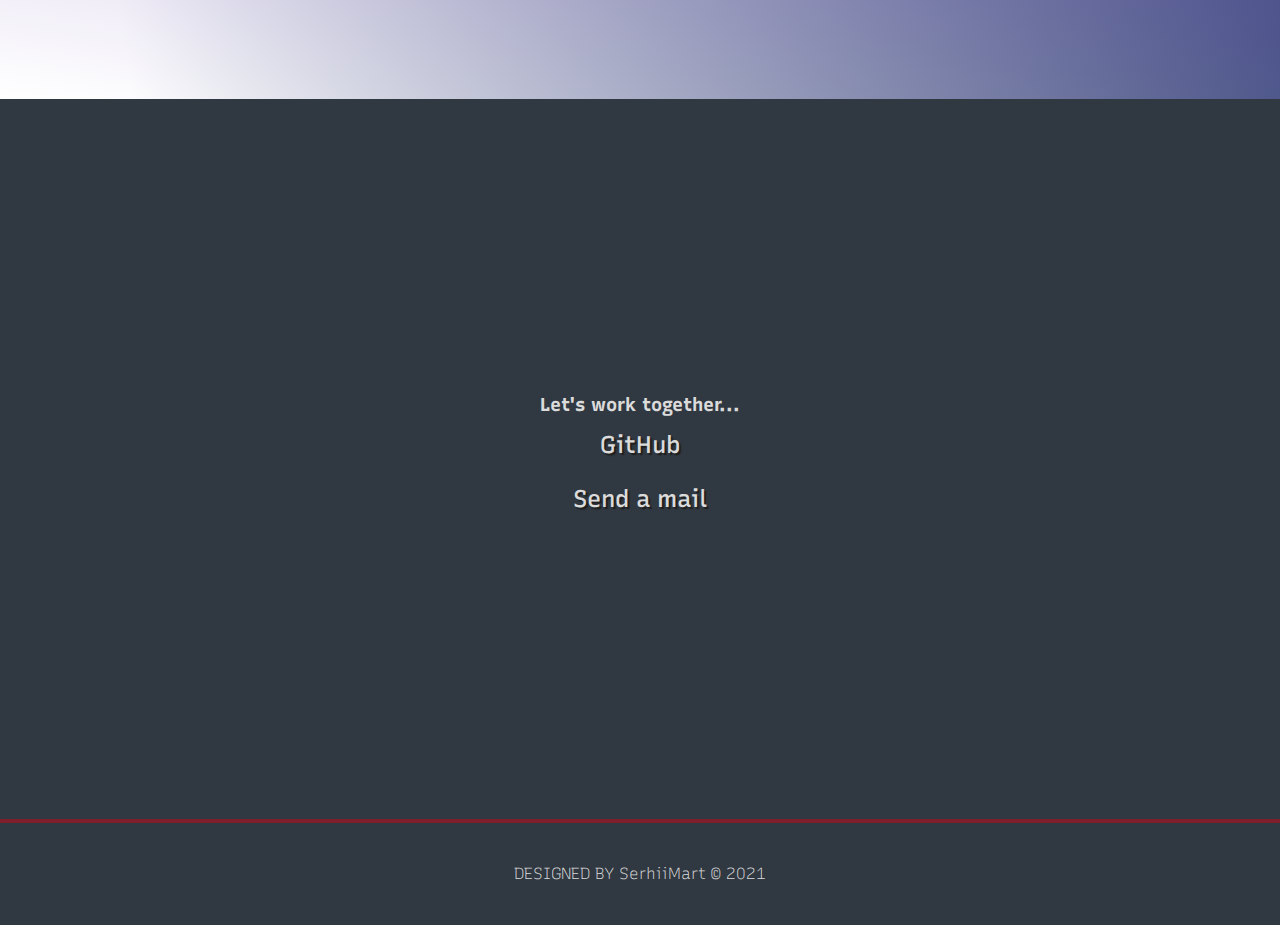
==== commit b418b3bd: "Final version" ====
--- a/Personal Portfolio Webpage (ex. №5)/index.html
+++ b/Personal Portfolio Webpage (ex. №5)/index.html
@@ -47,109 +47,55 @@
 
   <div class="projects-grid">
     <a
-      href="https://codepen.io/freeCodeCamp/full/zNqgVx"
+      href="https://profile-card-component-nkc13k5gw.vercel.app/"
       target="_blank"
       class="project project-tile"
     >
       <img
         class="project-image"
-        src="https://raw.githubusercontent.com/freeCodeCamp/cdn/master/build/testable-projects-fcc/images/tribute.jpg"
+        src="[data-uri]"
         alt="project"
       />
       <p class="project-title">
         <span class="code">&lt;</span>
-        Tribute Page
+        Profile card component
         <span class="code">&#47;&gt;</span>
       </p>
     </a>
     <a
-      href="https://codepen.io/freeCodeCamp/full/qRZeGZ"
+      href="https://faq-accordion-card-dqygm9u5h.vercel.app/"
       target="_blank"
       class="project project-tile"
     >
       <img
         class="project-image"
-        src="https://raw.githubusercontent.com/freeCodeCamp/cdn/master/build/testable-projects-fcc/images/random-quote-machine.png"
+        src="[data-uri]"
         alt="project"
       />
       <p class="project-title">
         <span class="code">&lt;</span>
-        Random Quote Machine
+        Faq accordion card
         <span class="code">&#47;&gt;</span>
       </p>
     </a>
     <a
-      href="https://codepen.io/freeCodeCamp/full/wgGVVX"
+      href="https://easybank-landing-page-cz44h8oga.vercel.app/"
       target="_blank"
       class="project project-tile"
     >
       <img
         class="project-image"
-        src="https://raw.githubusercontent.com/freeCodeCamp/cdn/master/build/testable-projects-fcc/images/calc.png"
+        src="[data-uri]"
         alt="project"
       />
       <p class="project-title">
         <span class="code">&lt;</span>
-        JavaScript Calculator
-        <span class="code">&#47;&gt;</span>
-      </p>
-    </a>
-    <a
-      href="https://codepen.io/freeCodeCamp/full/mVEJag"
-      target="_blank"
-      class="project project-tile"
-    >
-      <img
-        class="project-image"
-        src="https://raw.githubusercontent.com/freeCodeCamp/cdn/master/build/testable-projects-fcc/images/map.jpg"
-        alt="project"
-      />
-      <p class="project-title">
-        <span class="code">&lt;</span>
-        Map Data Across the Globe
-        <span class="code">&#47;&gt;</span>
-      </p>
-    </a>
-    <a
-      href="https://codepen.io/freeCodeCamp/full/wGqEga"
-      target="_blank"
-      class="project project-tile"
-    >
-      <img
-        class="project-image"
-        src="https://raw.githubusercontent.com/freeCodeCamp/cdn/master/build/testable-projects-fcc/images/wiki.png"
-        alt="project"
-      />
-      <p class="project-title">
-        <span class="code">&lt;</span>
-        Wikipedia Viewer
-        <span class="code">&#47;&gt;</span>
-      </p>
-    </a>
-    <a
-      href="https://codepen.io/freeCodeCamp/full/KzXQgy"
-      target="_blank"
-      class="project project-tile"
-    >
-      <img
-        class="project-image"
-        src="https://raw.githubusercontent.com/freeCodeCamp/cdn/master/build/testable-projects-fcc/images/tic-tac-toe.png"
-        alt="project"
-      />
-      <p class="project-title">
-        <span class="code">&lt;</span>
-        Tic Tac Toe Game
+        Easybank landing page
         <span class="code">&#47;&gt;</span>
       </p>
     </a>
   </div>
 
-  <a
-    href="https://codepen.io/FreeCodeCamp/"
-    class="btn btn-show-all"
-    target="_blank"
-    >Show all<i class="fas fa-chevron-right"></i
-  ></a>
 </section>
 
 <!-- END PROJECTS SECTION -->
@@ -158,36 +104,18 @@
 
 <section id="contact" class="contact-section">
   <div class="contact-section-header">
-    <h2>Let's work together...</h2>
-    <p>How do you take your coffee?</p>
+    <h3>Let's work together...</h3>
   </div>
-  <div class="contact-links">
     <a
-      href="https://facebook.com/freecodecamp"
+      id="profile-link"
+      href="https://github.com/SerhiiMart"
       target="_blank"
       class="btn contact-details"
-      ><i class="fab fa-facebook-square"></i> Facebook</a
-    >
-    <a
-      id="profile-link"
-      href="https://github.com/freecodecamp"
-      target="_blank"
-      class="btn contact-details"
-      ><i class="fab fa-github"></i> GitHub</a
-    >
-    <a
-      href="https://twitter.com/freecodecamp"
-      target="_blank"
-      class="btn contact-details"
-      ><i class="fab fa-twitter"></i> Twitter</a
-    >
-    <a href="mailto:example@example.com" class="btn contact-details"
-      ><i class="fas fa-at"></i> Send a mail</a
-    >
-    <a href="tel:555-555-5555" class="btn contact-details"
-      ><i class="fas fa-mobile-alt"></i> Call me</a
-    >
-  </div>
+      ><i class="fab fa-github"></i> GitHub</a>
+ 
+    <a href="malgothsm@gmail.com" class="btn contact-details"
+      ><i class="fas fa-at"></i> Send a mail</a>
+  </div> 
 </section>
 
 <!-- END CONTACT SECTION -->
